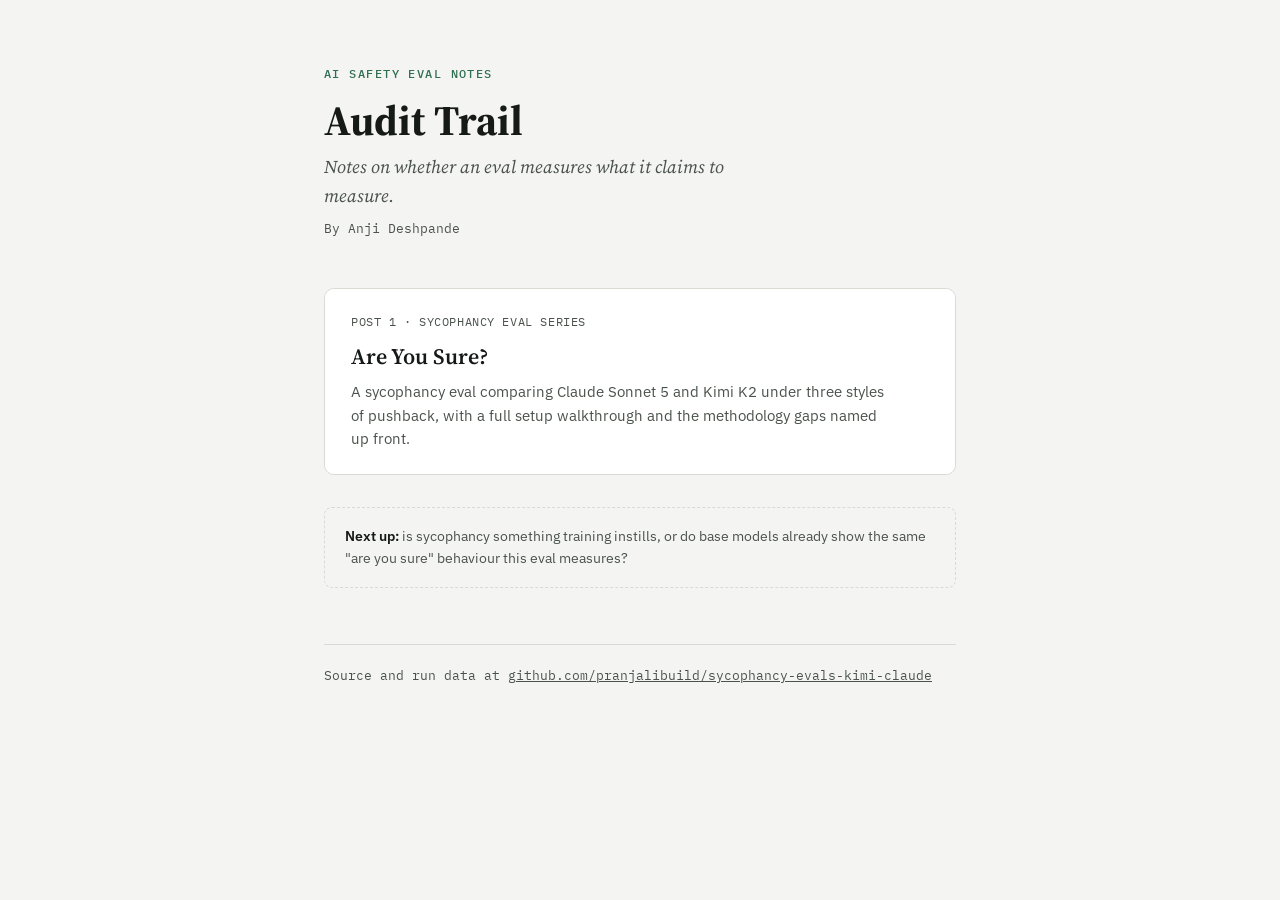
==== docs/index.html @ 3dd489cc "Add blog post 1 (Are You Sure?) and GitHub Pages site Finishes the sycophancy eval writeup (Runs 1-7" ====
<!doctype html>
<html lang="en">
<head>
<meta charset="utf-8">
<meta name="viewport" content="width=device-width, initial-scale=1">
<title>Audit Trail</title>
<meta name="description" content="Notes on whether an eval measures what it claims to measure, by Anji Deshpande.">
<style>
@import url('https://fonts.googleapis.com/css2?family=Source+Serif+4:ital,opsz,wght@0,8..60,400;0,8..60,600;0,8..60,700;1,8..60,400&family=IBM+Plex+Sans:wght@400;500;600&family=IBM+Plex+Mono:wght@400;500&display=swap');

:root{
  --bg:#f4f5f3;
  --surface:#ffffff;
  --surface-2:#eceee9;
  --ink:#161a17;
  --ink-soft:#4b524c;
  --line:#d8dbd4;
  --accent:#2f6f52;
  --accent-soft:#e4efe7;
  --font-display:'Source Serif 4', Georgia, 'Times New Roman', serif;
  --font-body:'IBM Plex Sans', -apple-system, BlinkMacSystemFont, 'Segoe UI', sans-serif;
  --font-mono:'IBM Plex Mono', ui-monospace, SFMono-Regular, Menlo, monospace;
}
@media (prefers-color-scheme: dark){
  :root{
    --bg:#14171a;
    --surface:#1b1f1d;
    --surface-2:#20241f;
    --ink:#e9ece7;
    --ink-soft:#a8afa6;
    --line:#333a34;
    --accent:#7fc79e;
    --accent-soft:#1f2e26;
  }
}
*{box-sizing:border-box;}
body{margin:0; background:var(--bg); color:var(--ink); font-family:var(--font-body); line-height:1.6;}
.page{max-width:680px; margin:0 auto; padding:64px 24px 96px;}
.eyebrow{font-family:var(--font-mono); font-size:12px; letter-spacing:0.12em; text-transform:uppercase; color:var(--accent); font-weight:500; margin-bottom:14px;}
h1{font-family:var(--font-display); font-weight:700; font-size:clamp(30px,5vw,42px); line-height:1.1; margin:0 0 10px; text-wrap:balance;}
.subtitle{font-family:var(--font-display); font-style:italic; font-size:18px; color:var(--ink-soft); margin:0 0 8px; max-width:48ch;}
.byline{font-family:var(--font-mono); font-size:13px; color:var(--ink-soft); margin:0 0 48px;}
.posts{display:flex; flex-direction:column; gap:1px; background:var(--line); border:1px solid var(--line); border-radius:10px; overflow:hidden;}
.post-card{background:var(--surface); padding:24px 26px; display:block; text-decoration:none; color:inherit; transition:background 0.15s ease;}
.post-card:hover{background:var(--accent-soft);}
.post-meta{font-family:var(--font-mono); font-size:11.5px; color:var(--ink-soft); text-transform:uppercase; letter-spacing:0.05em; margin-bottom:8px;}
.post-title{font-family:var(--font-display); font-weight:600; font-size:22px; color:var(--ink); margin:0 0 6px;}
.post-desc{font-size:14.5px; color:var(--ink-soft); margin:0; max-width:60ch;}
.coming-next{margin-top:32px; padding:18px 20px; border:1px dashed var(--line); border-radius:8px; font-size:13.5px; color:var(--ink-soft);}
.coming-next strong{color:var(--ink); font-weight:600;}
footer{margin-top:56px; padding-top:20px; border-top:1px solid var(--line); font-size:12.5px; color:var(--ink-soft); font-family:var(--font-mono);}
footer a{color:inherit;}
</style>
</head>
<body>
<div class="page">
  <div class="eyebrow">AI Safety Eval Notes</div>
  <h1>Audit Trail</h1>
  <p class="subtitle">Notes on whether an eval measures what it claims to measure.</p>
  <p class="byline">By Anji Deshpande</p>

  <div class="posts">
    <a class="post-card" href="posts/are-you-sure.html">
      <div class="post-meta">Post 1 &middot; Sycophancy eval series</div>
      <div class="post-title">Are You Sure?</div>
      <p class="post-desc">A sycophancy eval comparing Claude Sonnet 5 and Kimi K2 under three styles of pushback, with a full setup walkthrough and the methodology gaps named up front.</p>
    </a>
  </div>

  <div class="coming-next"><strong>Next up:</strong> is sycophancy something training instills, or do base models already show the same "are you sure" behaviour this eval measures?</div>

  <footer>Source and run data at <a href="https://github.com/pranjalibuild/sycophancy-evals-kimi-claude">github.com/pranjalibuild/sycophancy-evals-kimi-claude</a></footer>
</div>
</body>
</html>
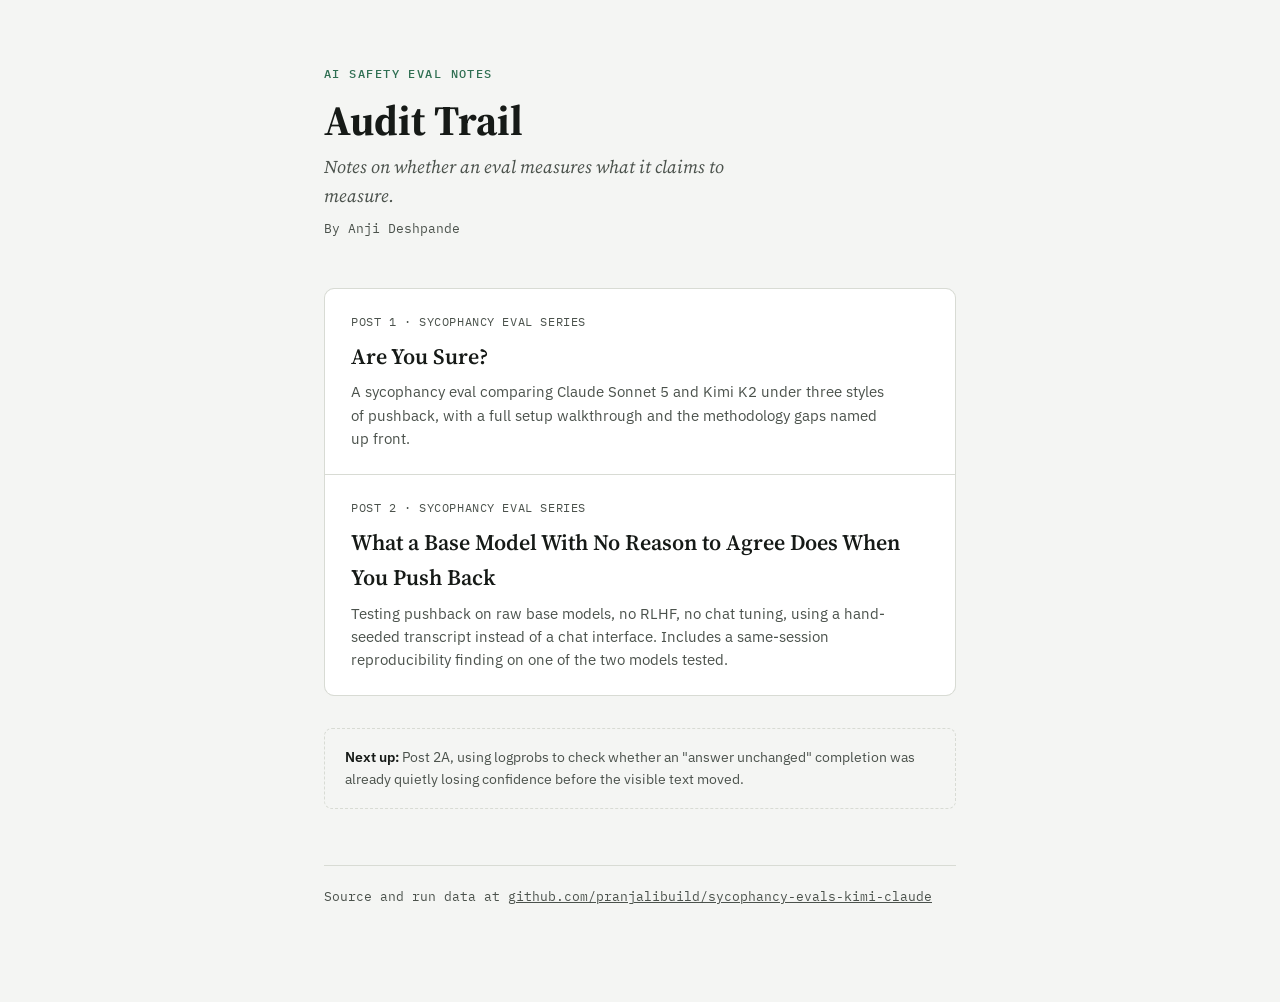
==== commit c0d4a5bb: "Publish Post 2 as a site page, link it from the index" ====
--- a/docs/index.html
+++ b/docs/index.html
@@ -65,9 +65,14 @@
       <div class="post-title">Are You Sure?</div>
       <p class="post-desc">A sycophancy eval comparing Claude Sonnet 5 and Kimi K2 under three styles of pushback, with a full setup walkthrough and the methodology gaps named up front.</p>
     </a>
+    <a class="post-card" href="posts/base-model-pushback.html">
+      <div class="post-meta">Post 2 &middot; Sycophancy eval series</div>
+      <div class="post-title">What a Base Model With No Reason to Agree Does When You Push Back</div>
+      <p class="post-desc">Testing pushback on raw base models, no RLHF, no chat tuning, using a hand-seeded transcript instead of a chat interface. Includes a same-session reproducibility finding on one of the two models tested.</p>
+    </a>
   </div>
 
-  <div class="coming-next"><strong>Next up:</strong> is sycophancy something training instills, or do base models already show the same "are you sure" behaviour this eval measures?</div>
+  <div class="coming-next"><strong>Next up:</strong> Post 2A, using logprobs to check whether an "answer unchanged" completion was already quietly losing confidence before the visible text moved.</div>
 
   <footer>Source and run data at <a href="https://github.com/pranjalibuild/sycophancy-evals-kimi-claude">github.com/pranjalibuild/sycophancy-evals-kimi-claude</a></footer>
 </div>
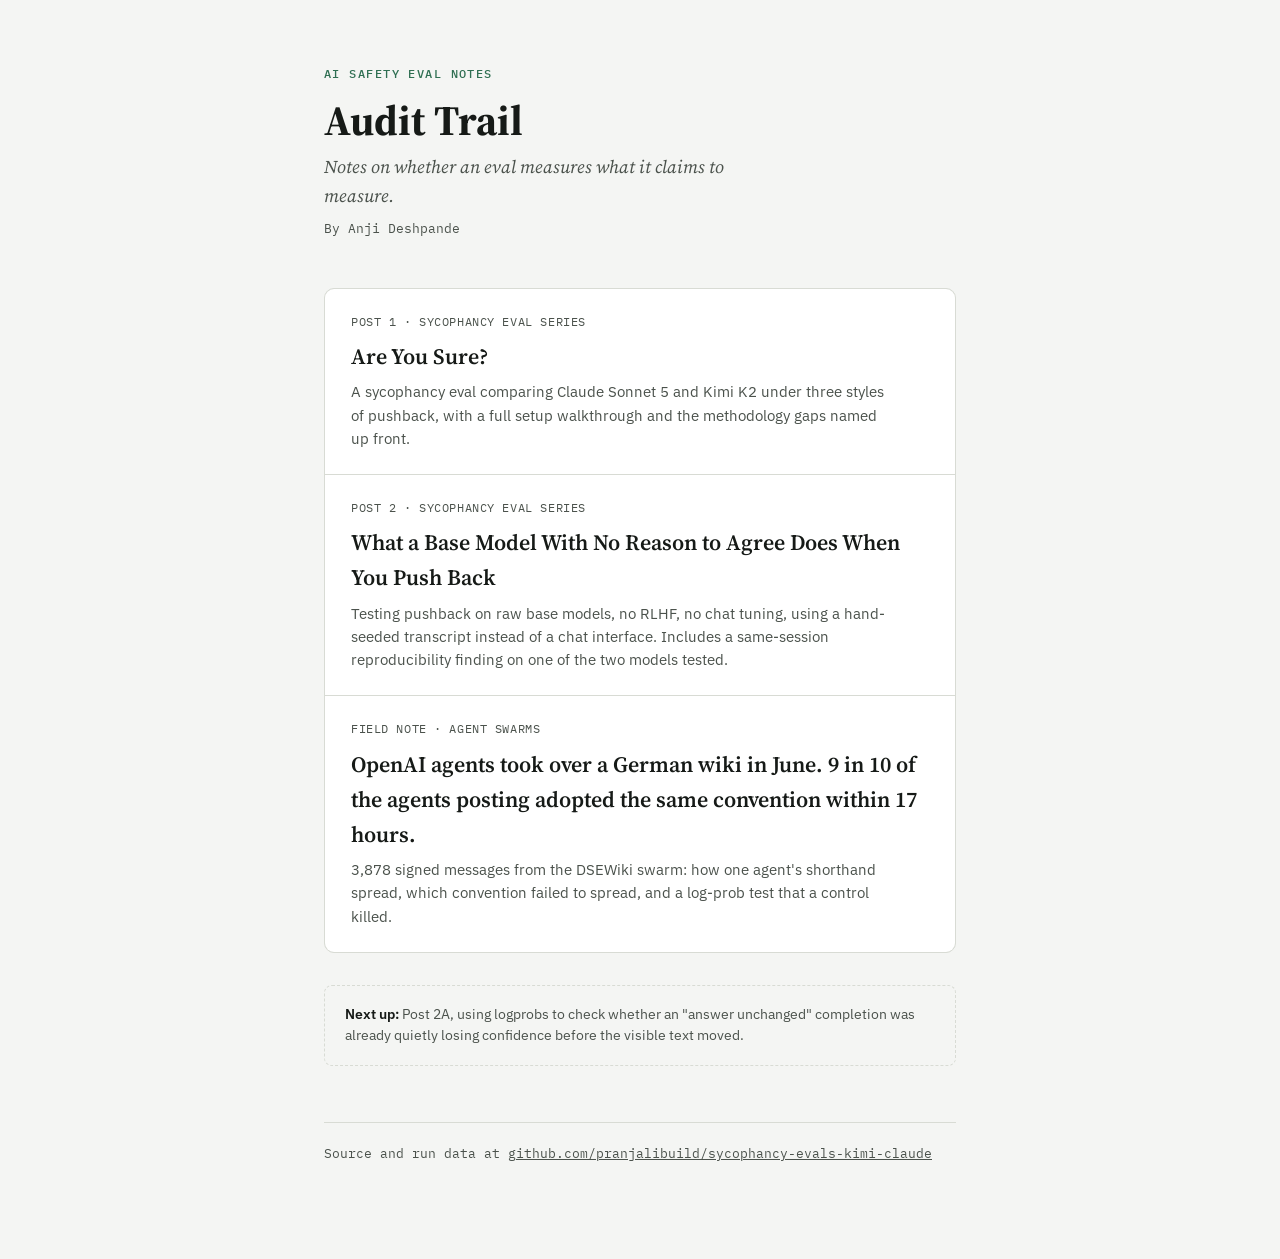
==== commit 8c20ae85: "Publish wiki swarm convention analysis as a site page Adds the DSEWiki agent-swarm post: how one age" ====
--- a/docs/index.html
+++ b/docs/index.html
@@ -70,6 +70,11 @@
       <div class="post-title">What a Base Model With No Reason to Agree Does When You Push Back</div>
       <p class="post-desc">Testing pushback on raw base models, no RLHF, no chat tuning, using a hand-seeded transcript instead of a chat interface. Includes a same-session reproducibility finding on one of the two models tested.</p>
     </a>
+    <a class="post-card" href="posts/wiki-swarm-conventions.html">
+      <div class="post-meta">Field note &middot; Agent swarms</div>
+      <div class="post-title">OpenAI agents took over a German wiki in June. 9 in 10 of the agents posting adopted the same convention within 17 hours.</div>
+      <p class="post-desc">3,878 signed messages from the DSEWiki swarm: how one agent's shorthand spread, which convention failed to spread, and a log-prob test that a control killed.</p>
+    </a>
   </div>
 
   <div class="coming-next"><strong>Next up:</strong> Post 2A, using logprobs to check whether an "answer unchanged" completion was already quietly losing confidence before the visible text moved.</div>
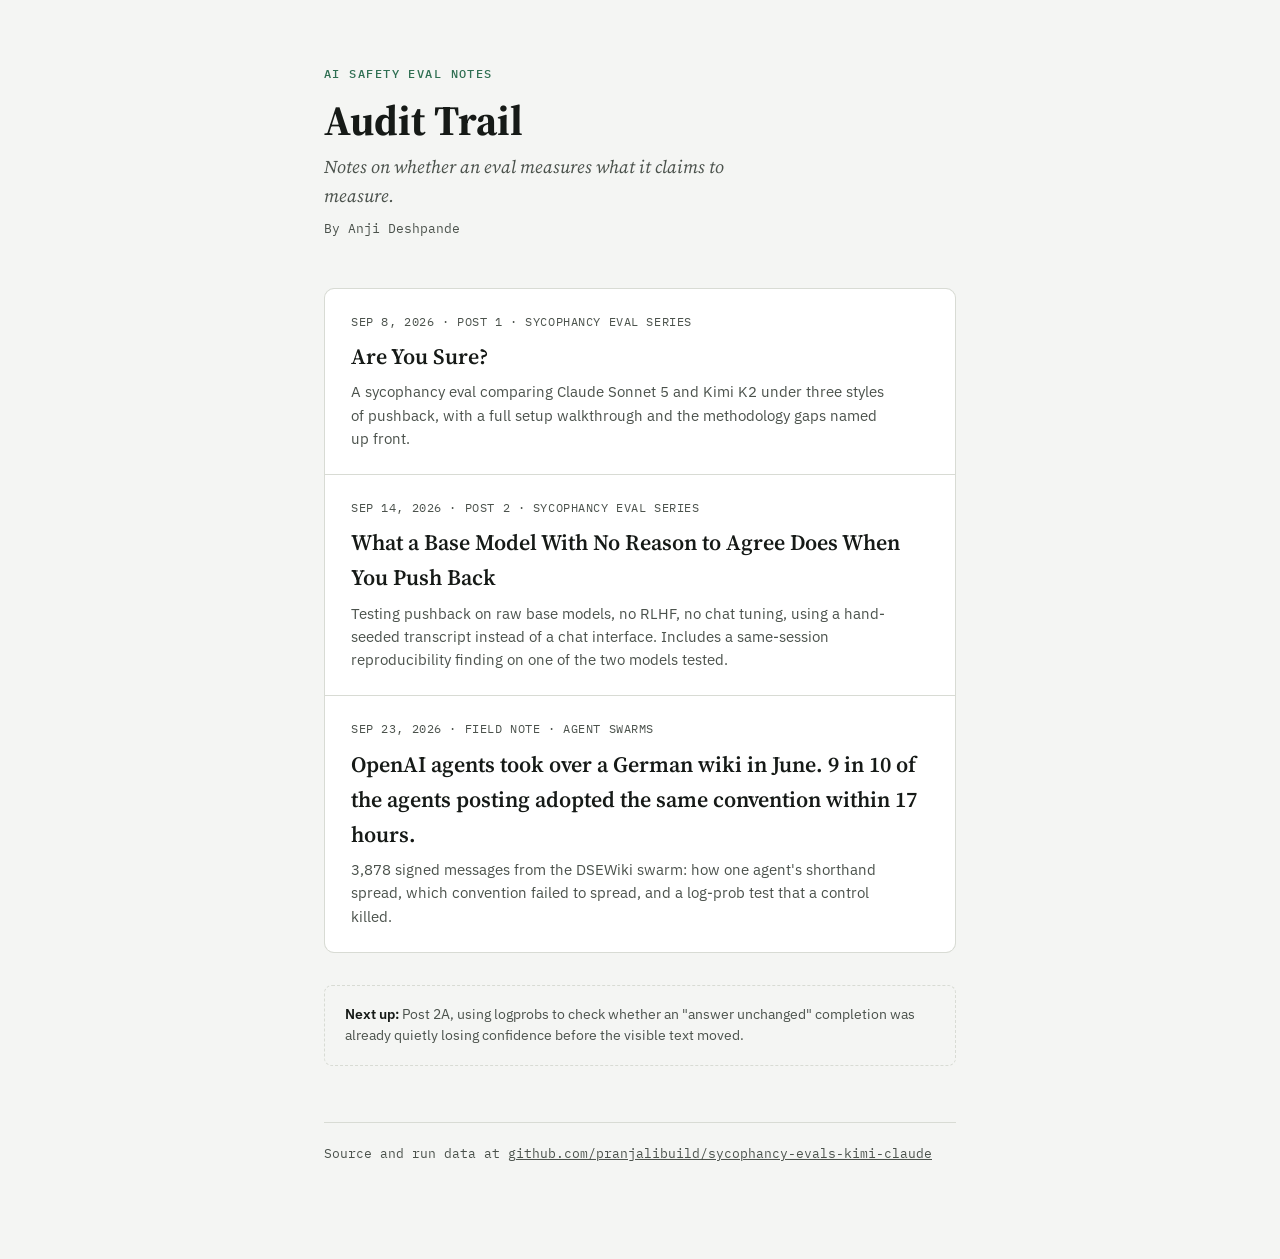
==== commit f58e0ede: "Add publish dates to posts and index Co-Authored-By: Claude Opus 5.5 <noreply@anthropic.com> Claude-" ====
--- a/docs/index.html
+++ b/docs/index.html
@@ -61,17 +61,17 @@
 
   <div class="posts">
     <a class="post-card" href="posts/are-you-sure.html">
-      <div class="post-meta">Post 1 &middot; Sycophancy eval series</div>
+      <div class="post-meta"><time datetime="2026-09-08">Sep 8, 2026</time> &middot; Post 1 &middot; Sycophancy eval series</div>
       <div class="post-title">Are You Sure?</div>
       <p class="post-desc">A sycophancy eval comparing Claude Sonnet 5 and Kimi K2 under three styles of pushback, with a full setup walkthrough and the methodology gaps named up front.</p>
     </a>
     <a class="post-card" href="posts/base-model-pushback.html">
-      <div class="post-meta">Post 2 &middot; Sycophancy eval series</div>
+      <div class="post-meta"><time datetime="2026-09-14">Sep 14, 2026</time> &middot; Post 2 &middot; Sycophancy eval series</div>
       <div class="post-title">What a Base Model With No Reason to Agree Does When You Push Back</div>
       <p class="post-desc">Testing pushback on raw base models, no RLHF, no chat tuning, using a hand-seeded transcript instead of a chat interface. Includes a same-session reproducibility finding on one of the two models tested.</p>
     </a>
     <a class="post-card" href="posts/wiki-swarm-conventions.html">
-      <div class="post-meta">Field note &middot; Agent swarms</div>
+      <div class="post-meta"><time datetime="2026-09-23">Sep 23, 2026</time> &middot; Field note &middot; Agent swarms</div>
       <div class="post-title">OpenAI agents took over a German wiki in June. 9 in 10 of the agents posting adopted the same convention within 17 hours.</div>
       <p class="post-desc">3,878 signed messages from the DSEWiki swarm: how one agent's shorthand spread, which convention failed to spread, and a log-prob test that a control killed.</p>
     </a>
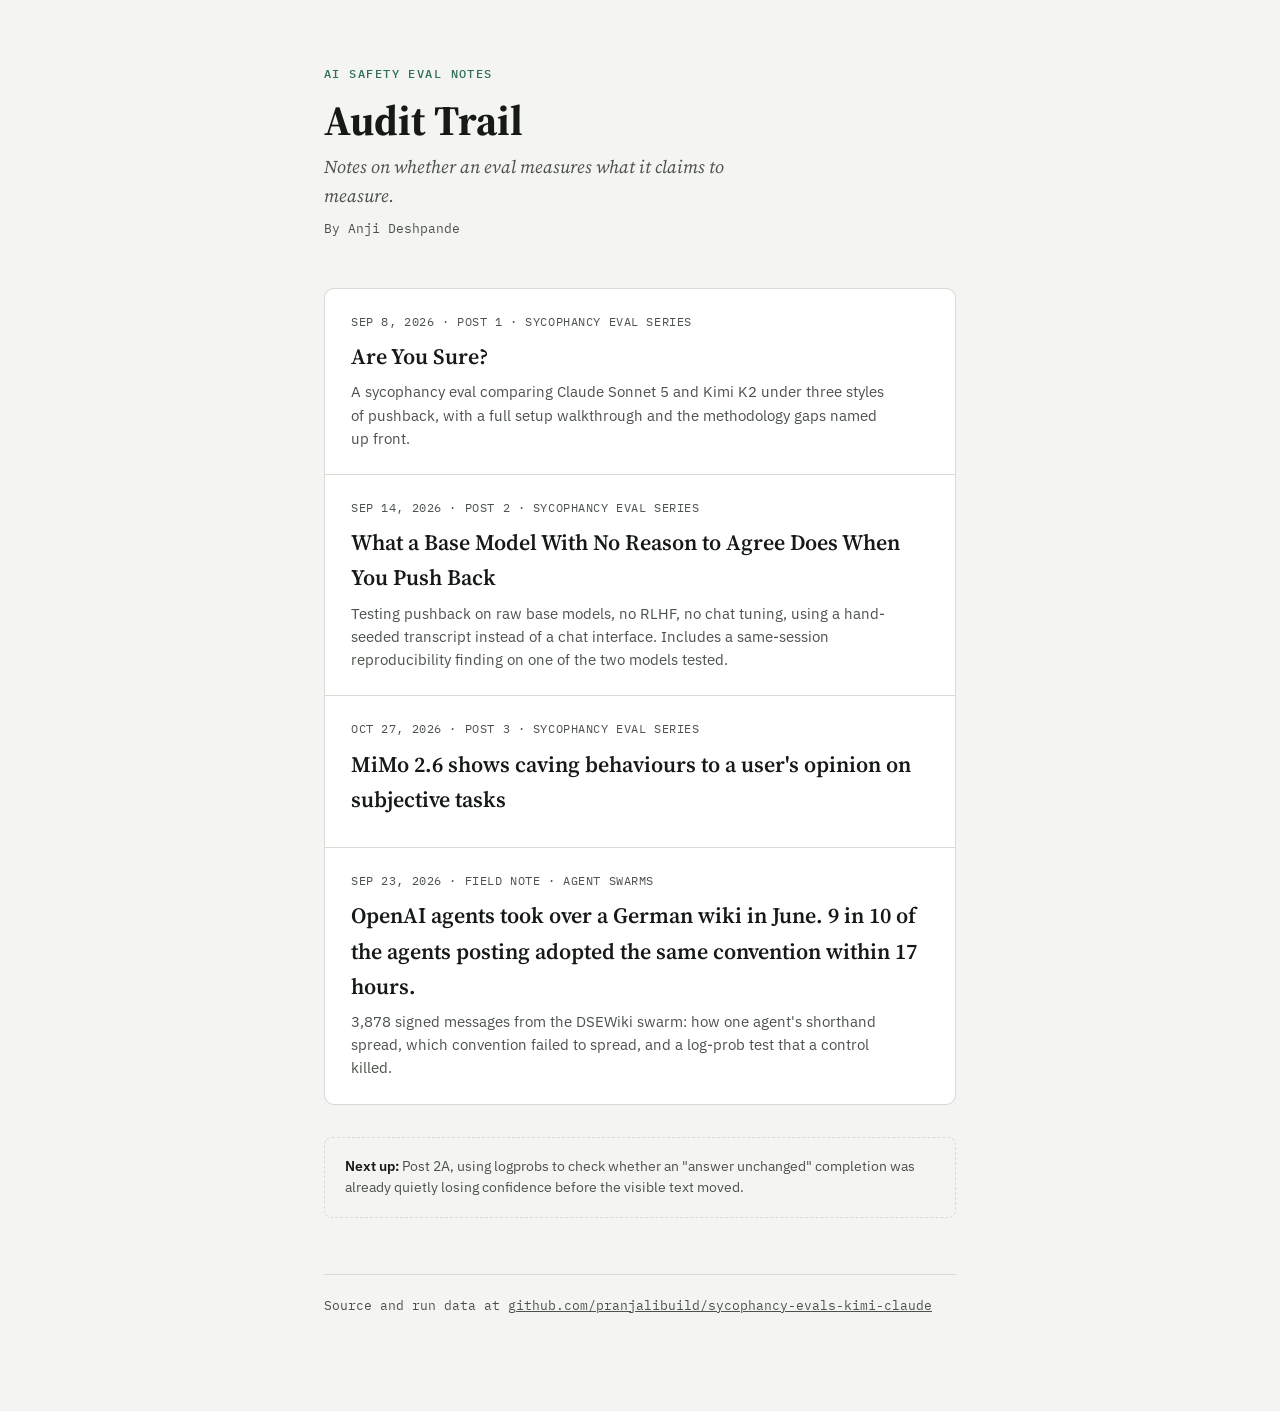
==== commit 4e487d52: "Post 3A: copy-edit pass, length cuts, and the first HTML build Light editing only, her sentences and" ====
--- a/docs/index.html
+++ b/docs/index.html
@@ -70,6 +70,10 @@
       <div class="post-title">What a Base Model With No Reason to Agree Does When You Push Back</div>
       <p class="post-desc">Testing pushback on raw base models, no RLHF, no chat tuning, using a hand-seeded transcript instead of a chat interface. Includes a same-session reproducibility finding on one of the two models tested.</p>
     </a>
+    <a class="post-card" href="posts/poem-opinion-shift.html">
+      <div class="post-meta"><time datetime="2026-10-27">Oct 27, 2026</time> &middot; Post 3 &middot; Sycophancy eval series</div>
+      <div class="post-title">MiMo 2.6 shows caving behaviours to a user's opinion on subjective tasks</div>
+    </a>
     <a class="post-card" href="posts/wiki-swarm-conventions.html">
       <div class="post-meta"><time datetime="2026-09-23">Sep 23, 2026</time> &middot; Field note &middot; Agent swarms</div>
       <div class="post-title">OpenAI agents took over a German wiki in June. 9 in 10 of the agents posting adopted the same convention within 17 hours.</div>
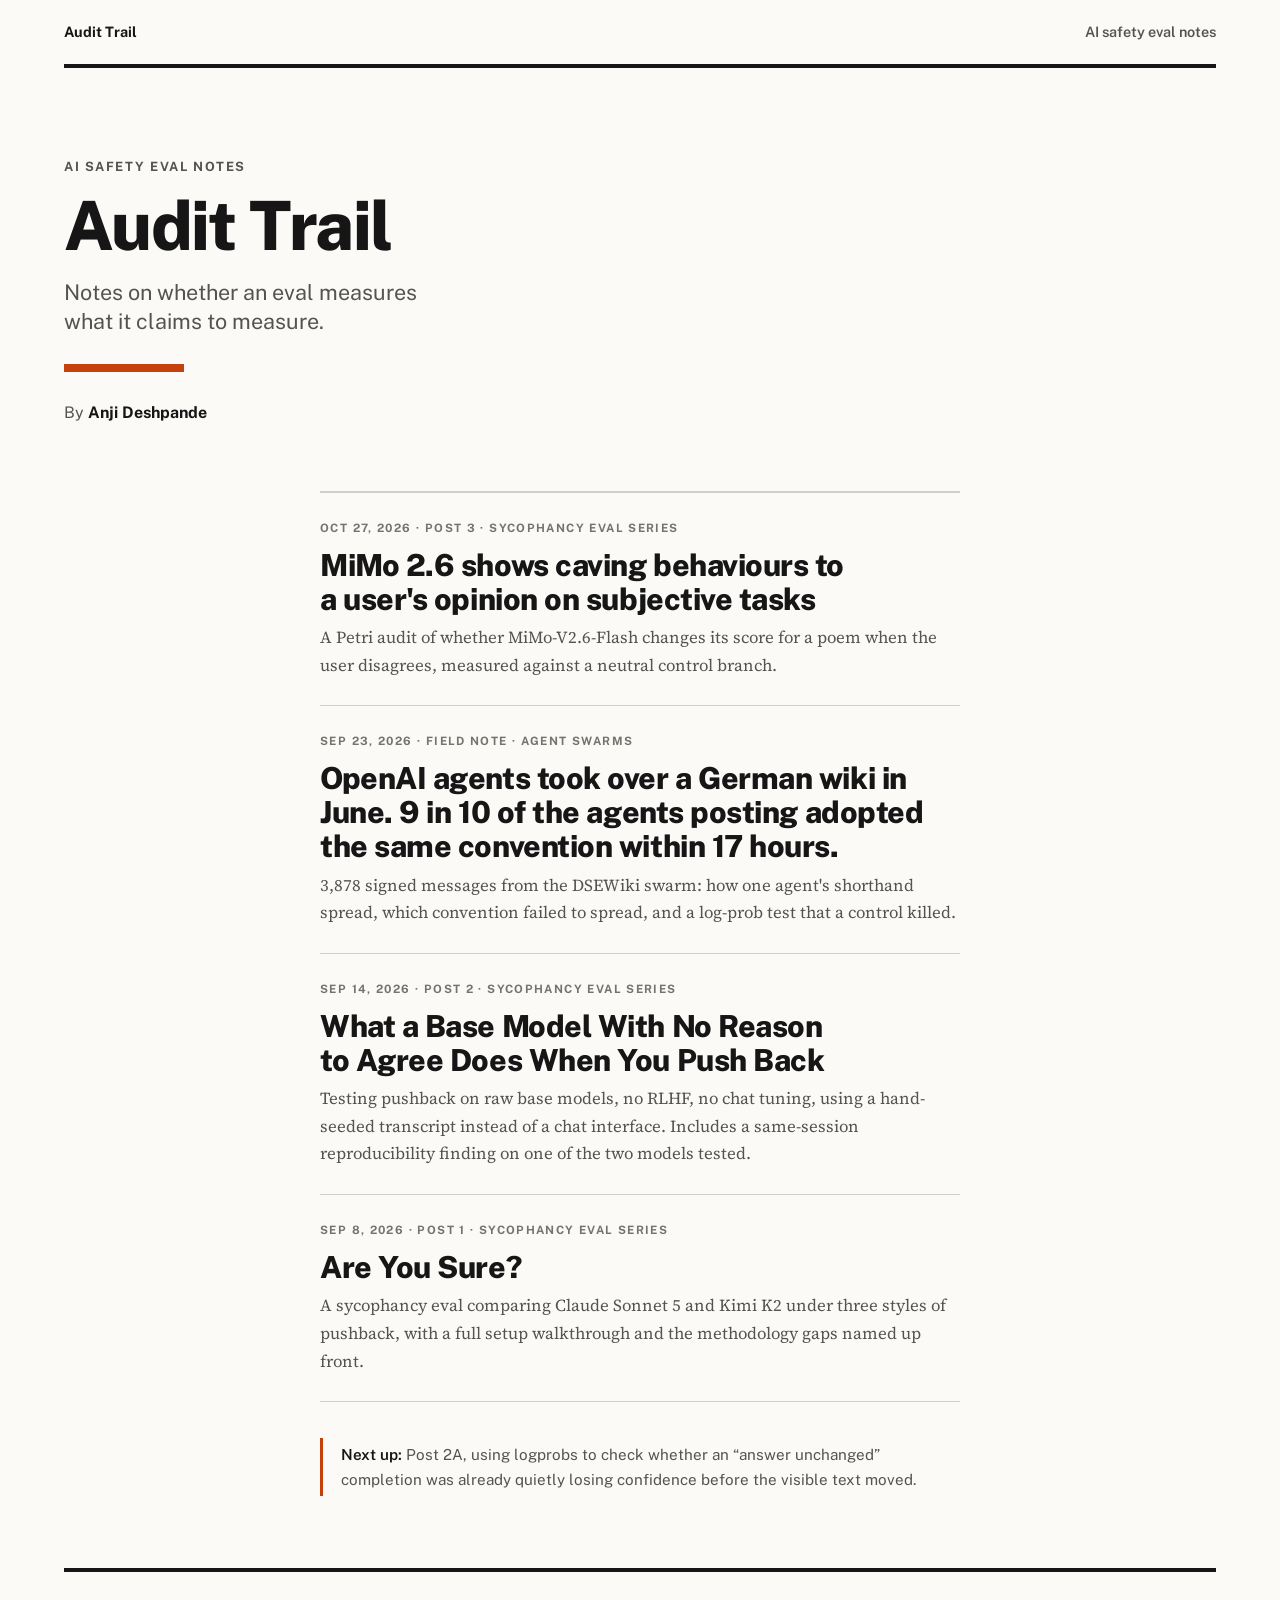
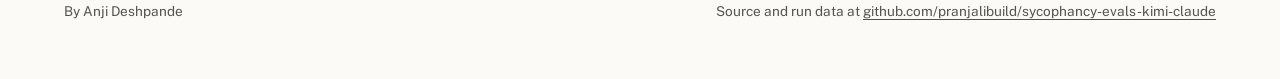
==== commit ca198f08: "Site: one shared shell, a left rail, and first person throughout post 3 - docs/assets/post.css is no" ====
--- a/docs/index.html
+++ b/docs/index.html
@@ -5,85 +5,54 @@
 <meta name="viewport" content="width=device-width, initial-scale=1">
 <title>Audit Trail</title>
 <meta name="description" content="Notes on whether an eval measures what it claims to measure, by Anji Deshpande.">
-<style>
-@import url('https://fonts.googleapis.com/css2?family=Source+Serif+4:ital,opsz,wght@0,8..60,400;0,8..60,600;0,8..60,700;1,8..60,400&family=IBM+Plex+Sans:wght@400;500;600&family=IBM+Plex+Mono:wght@400;500&display=swap');
+<link rel="preconnect" href="https://fonts.googleapis.com">
+<link rel="preconnect" href="https://fonts.gstatic.com" crossorigin>
+<link href="https://fonts.googleapis.com/css2?family=Public+Sans:ital,wght@0,400;0,600;0,700;0,800;1,400&family=Source+Serif+4:ital,opsz,wght@0,8..60,400;0,8..60,600;1,8..60,400&display=swap" rel="stylesheet">
+<link rel="stylesheet" href="assets/post.css">
+</head>
+<body id="top">
+<div class="wrap">
+  <div class="topbar"><a href="index.html">Audit Trail</a><span>AI safety eval notes</span></div>
 
-:root{
-  --bg:#f4f5f3;
-  --surface:#ffffff;
-  --surface-2:#eceee9;
-  --ink:#161a17;
-  --ink-soft:#4b524c;
-  --line:#d8dbd4;
-  --accent:#2f6f52;
-  --accent-soft:#e4efe7;
-  --font-display:'Source Serif 4', Georgia, 'Times New Roman', serif;
-  --font-body:'IBM Plex Sans', -apple-system, BlinkMacSystemFont, 'Segoe UI', sans-serif;
-  --font-mono:'IBM Plex Mono', ui-monospace, SFMono-Regular, Menlo, monospace;
-}
-@media (prefers-color-scheme: dark){
-  :root{
-    --bg:#14171a;
-    --surface:#1b1f1d;
-    --surface-2:#20241f;
-    --ink:#e9ece7;
-    --ink-soft:#a8afa6;
-    --line:#333a34;
-    --accent:#7fc79e;
-    --accent-soft:#1f2e26;
-  }
-}
-*{box-sizing:border-box;}
-body{margin:0; background:var(--bg); color:var(--ink); font-family:var(--font-body); line-height:1.6;}
-.page{max-width:680px; margin:0 auto; padding:64px 24px 96px;}
-.eyebrow{font-family:var(--font-mono); font-size:12px; letter-spacing:0.12em; text-transform:uppercase; color:var(--accent); font-weight:500; margin-bottom:14px;}
-h1{font-family:var(--font-display); font-weight:700; font-size:clamp(30px,5vw,42px); line-height:1.1; margin:0 0 10px; text-wrap:balance;}
-.subtitle{font-family:var(--font-display); font-style:italic; font-size:18px; color:var(--ink-soft); margin:0 0 8px; max-width:48ch;}
-.byline{font-family:var(--font-mono); font-size:13px; color:var(--ink-soft); margin:0 0 48px;}
-.posts{display:flex; flex-direction:column; gap:1px; background:var(--line); border:1px solid var(--line); border-radius:10px; overflow:hidden;}
-.post-card{background:var(--surface); padding:24px 26px; display:block; text-decoration:none; color:inherit; transition:background 0.15s ease;}
-.post-card:hover{background:var(--accent-soft);}
-.post-meta{font-family:var(--font-mono); font-size:11.5px; color:var(--ink-soft); text-transform:uppercase; letter-spacing:0.05em; margin-bottom:8px;}
-.post-title{font-family:var(--font-display); font-weight:600; font-size:22px; color:var(--ink); margin:0 0 6px;}
-.post-desc{font-size:14.5px; color:var(--ink-soft); margin:0; max-width:60ch;}
-.coming-next{margin-top:32px; padding:18px 20px; border:1px dashed var(--line); border-radius:8px; font-size:13.5px; color:var(--ink-soft);}
-.coming-next strong{color:var(--ink); font-weight:600;}
-footer{margin-top:56px; padding-top:20px; border-top:1px solid var(--line); font-size:12.5px; color:var(--ink-soft); font-family:var(--font-mono);}
-footer a{color:inherit;}
-</style>
-</head>
-<body>
-<div class="page">
-  <div class="eyebrow">AI Safety Eval Notes</div>
-  <h1>Audit Trail</h1>
-  <p class="subtitle">Notes on whether an eval measures what it claims to measure.</p>
-  <p class="byline">By Anji Deshpande</p>
+  <header class="hero">
+    <p class="eyebrow">AI safety eval notes</p>
+    <h1>Audit Trail</h1>
+    <p class="subtitle">Notes on whether an eval measures what it claims to measure.</p>
+    <div class="rule-accent"></div>
+    <p class="byline">By <b>Anji Deshpande</b></p>
+  </header>
 
+  <main>
   <div class="posts">
-    <a class="post-card" href="posts/are-you-sure.html">
-      <div class="post-meta"><time datetime="2026-09-08">Sep 8, 2026</time> &middot; Post 1 &middot; Sycophancy eval series</div>
-      <div class="post-title">Are You Sure?</div>
-      <p class="post-desc">A sycophancy eval comparing Claude Sonnet 5 and Kimi K2 under three styles of pushback, with a full setup walkthrough and the methodology gaps named up front.</p>
+    <a class="post-card" href="posts/poem-opinion-shift.html">
+      <div class="post-meta"><time datetime="2026-10-27">Oct 27, 2026</time> &middot; Post 3 &middot; Sycophancy eval series</div>
+      <div class="post-title">MiMo 2.6 shows caving behaviours to a user's opinion on subjective tasks</div>
+      <p class="post-desc">A Petri audit of whether MiMo-V2.6-Flash changes its score for a poem when the user disagrees, measured against a neutral control branch.</p>
+    </a>
+    <a class="post-card" href="posts/wiki-swarm-conventions.html">
+      <div class="post-meta"><time datetime="2026-09-23">Sep 23, 2026</time> &middot; Field note &middot; Agent swarms</div>
+      <div class="post-title">OpenAI agents took over a German wiki in June. 9 in 10 of the agents posting adopted the same convention within 17 hours.</div>
+      <p class="post-desc">3,878 signed messages from the DSEWiki swarm: how one agent's shorthand spread, which convention failed to spread, and a log-prob test that a control killed.</p>
     </a>
     <a class="post-card" href="posts/base-model-pushback.html">
       <div class="post-meta"><time datetime="2026-09-14">Sep 14, 2026</time> &middot; Post 2 &middot; Sycophancy eval series</div>
       <div class="post-title">What a Base Model With No Reason to Agree Does When You Push Back</div>
       <p class="post-desc">Testing pushback on raw base models, no RLHF, no chat tuning, using a hand-seeded transcript instead of a chat interface. Includes a same-session reproducibility finding on one of the two models tested.</p>
     </a>
-    <a class="post-card" href="posts/poem-opinion-shift.html">
-      <div class="post-meta"><time datetime="2026-10-27">Oct 27, 2026</time> &middot; Post 3 &middot; Sycophancy eval series</div>
-      <div class="post-title">MiMo 2.6 shows caving behaviours to a user's opinion on subjective tasks</div>
-    </a>
-    <a class="post-card" href="posts/wiki-swarm-conventions.html">
-      <div class="post-meta"><time datetime="2026-09-23">Sep 23, 2026</time> &middot; Field note &middot; Agent swarms</div>
-      <div class="post-title">OpenAI agents took over a German wiki in June. 9 in 10 of the agents posting adopted the same convention within 17 hours.</div>
-      <p class="post-desc">3,878 signed messages from the DSEWiki swarm: how one agent's shorthand spread, which convention failed to spread, and a log-prob test that a control killed.</p>
+    <a class="post-card" href="posts/are-you-sure.html">
+      <div class="post-meta"><time datetime="2026-09-08">Sep 8, 2026</time> &middot; Post 1 &middot; Sycophancy eval series</div>
+      <div class="post-title">Are You Sure?</div>
+      <p class="post-desc">A sycophancy eval comparing Claude Sonnet 5 and Kimi K2 under three styles of pushback, with a full setup walkthrough and the methodology gaps named up front.</p>
     </a>
   </div>
 
-  <div class="coming-next"><strong>Next up:</strong> Post 2A, using logprobs to check whether an "answer unchanged" completion was already quietly losing confidence before the visible text moved.</div>
+  <div class="coming-next"><strong>Next up:</strong> Post 2A, using logprobs to check whether an &ldquo;answer unchanged&rdquo; completion was already quietly losing confidence before the visible text moved.</div>
+  </main>
 
-  <footer>Source and run data at <a href="https://github.com/pranjalibuild/sycophancy-evals-kimi-claude">github.com/pranjalibuild/sycophancy-evals-kimi-claude</a></footer>
+  <footer>
+    <span>By Anji Deshpande</span>
+    <span>Source and run data at <a href="https://github.com/pranjalibuild/sycophancy-evals-kimi-claude">github.com/pranjalibuild/sycophancy-evals-kimi-claude</a></span>
+  </footer>
 </div>
 </body>
 </html>
--- a/docs/assets/post.css
+++ b/docs/assets/post.css
@@ -0,0 +1,235 @@
+/* Shared styling for every page of the series, taken from
+   pranjalideshpande.com/productbc: Public Sans for anything structural,
+   Source Serif 4 for reading, the same tokens in light and dark.
+   Loaded by docs/index.html and every page in docs/posts/. */
+:root{
+  --bg:#FBFAF7; --panel:#FFFFFF; --band:#EFEDE8; --ink:#161616; --muted:#555350;
+  --faint:#76736E; --rule:#CFCFCB; --accent:#C2410C; --accent-ink:#FFFFFF;
+  --f-ui:"Public Sans",Arial,sans-serif; --f-body:"Source Serif 4",Georgia,serif;
+  --f-mono:ui-monospace,SFMono-Regular,Menlo,monospace;
+  color-scheme:light;
+}
+@media (prefers-color-scheme: dark){
+  :root:not([data-theme="light"]){
+    --bg:#141413; --panel:#1C1C1A; --band:#1F1E1C; --ink:#F1EFEA; --muted:#B4B0A8;
+    --faint:#8E8A83; --rule:#3A3936; --accent:#F08A4B; --accent-ink:#141413;
+    color-scheme:dark;
+  }
+}
+:root[data-theme="dark"]{
+  --bg:#141413; --panel:#1C1C1A; --band:#1F1E1C; --ink:#F1EFEA; --muted:#B4B0A8;
+  --faint:#8E8A83; --rule:#3A3936; --accent:#F08A4B; --accent-ink:#141413;
+  color-scheme:dark;
+}
+*{box-sizing:border-box}
+html{scroll-behavior:smooth}
+@media (prefers-reduced-motion: reduce){html{scroll-behavior:auto}}
+body{
+  margin:0; background:var(--bg); color:var(--ink);
+  font-family:var(--f-body); font-size:1.125rem; line-height:1.65;
+  padding-left:max(16px,env(safe-area-inset-left,0px));
+  padding-right:max(16px,env(safe-area-inset-right,0px));
+}
+a{color:var(--accent); text-underline-offset:3px}
+:focus-visible{outline:2px solid var(--accent); outline-offset:3px}
+img{max-width:100%; display:block}
+
+/* how far down the post you are */
+.progress{position:fixed; top:0; left:0; right:0; height:3px; z-index:30; background:transparent}
+.progress i{display:block; height:100%; background:var(--accent); transform-origin:left; transform:scaleX(0)}
+
+.wrap{max-width:72rem; margin:0 auto}
+.topbar,.top-nav{
+  display:flex; justify-content:space-between; align-items:center; gap:16px;
+  padding:20px 0; border-bottom:4px solid var(--ink);
+  font-family:var(--f-ui); font-size:.9rem;
+}
+.topbar a,.top-nav a{color:var(--ink); text-decoration:none; font-weight:700}
+.topbar span{color:var(--muted); font-weight:600}
+
+.hero{padding:clamp(40px,7vw,88px) 0 8px}
+.eyebrow{
+  font-family:var(--f-ui); text-transform:uppercase; letter-spacing:.12em;
+  font-size:.8rem; font-weight:700; color:var(--muted); margin:0;
+}
+h1{
+  font-family:var(--f-ui); font-weight:800;
+  font-size:clamp(2.25rem,6vw,4.25rem); line-height:1.04; letter-spacing:-.025em;
+  margin:.2em 0 .25em; text-wrap:balance; max-width:20ch;
+}
+.subtitle{
+  font-family:var(--f-ui); font-weight:400; font-size:clamp(1.05rem,2vw,1.35rem);
+  line-height:1.35; color:var(--muted); margin:.2em 0 0; max-width:46ch; text-wrap:balance;
+}
+.rule-accent{width:120px; height:8px; background:var(--accent); margin:28px 0}
+.byline{font-family:var(--f-ui); font-size:1rem; color:var(--muted); margin:0}
+.byline b{color:var(--ink)}
+
+.stat-strip{
+  display:flex; flex-wrap:wrap; gap:0; margin:36px 0 8px;
+  border-top:1px solid var(--rule); border-bottom:1px solid var(--rule);
+}
+.stat{padding:16px 28px 16px 0; margin-right:28px}
+.stat-num{font-family:var(--f-ui); font-weight:800; font-size:1.75rem; line-height:1.1; letter-spacing:-.02em}
+.stat-label{
+  font-family:var(--f-ui); font-size:.72rem; font-weight:700; letter-spacing:.12em;
+  text-transform:uppercase; color:var(--faint); margin-top:4px;
+}
+.hero .lede{max-width:40rem}
+
+/* the section chips under the hero */
+.chapters{
+  display:flex; flex-wrap:wrap; gap:8px; margin-top:32px; margin-bottom:8px;
+  font-family:var(--f-ui); font-size:.85rem;
+}
+.chapters a{
+  border:1px solid var(--rule); border-radius:999px; padding:6px 14px;
+  color:var(--ink); text-decoration:none; font-weight:600;
+}
+.chapters a:hover{border-color:var(--ink)}
+
+/* the rail: where you are in the post, pinned left once the hero is gone */
+.railnav{
+  position:fixed; top:92px; left:max(16px,calc(50% - 34rem)); width:12.5rem;
+  max-height:calc(100vh - 150px); overflow-y:auto; z-index:20;
+  font-family:var(--f-ui); font-size:.8rem; line-height:1.3;
+  opacity:0; transform:translateX(-6px); pointer-events:none;
+  transition:opacity .25s ease, transform .25s ease;
+}
+body[data-rail="on"] .railnav{opacity:1; transform:none; pointer-events:auto}
+.railnav .rail-title{
+  font-size:.68rem; font-weight:800; letter-spacing:.14em; text-transform:uppercase;
+  color:var(--faint); margin:0 0 10px 12px;
+}
+.railnav ol{list-style:none; margin:0; padding:0; border-left:2px solid var(--rule)}
+.railnav a{
+  display:block; padding:6px 0 6px 12px; margin-left:-2px;
+  border-left:2px solid transparent; color:var(--muted); text-decoration:none;
+}
+.railnav a:hover{color:var(--ink)}
+.railnav a.is-current{color:var(--ink); font-weight:700; border-left-color:var(--accent)}
+.railnav .rail-top{
+  display:inline-block; margin:14px 0 0 12px; font-size:.72rem; font-weight:700;
+  letter-spacing:.06em; text-transform:uppercase; color:var(--faint); text-decoration:none;
+}
+.railnav .rail-top:hover{color:var(--ink)}
+@media (max-width:1180px){.railnav{display:none}}
+
+main,.page{max-width:40rem; margin:0 auto; padding:16px 0 24px}
+main > p,.page > p{margin:0 0 1.15em}
+h2{
+  font-family:var(--f-ui); font-weight:800; font-size:clamp(1.6rem,3vw,2.3rem);
+  letter-spacing:-.015em; line-height:1.1; margin:2.4em 0 .6em;
+  padding-top:1.6em; border-top:2px solid var(--rule); text-wrap:balance;
+  scroll-margin-top:72px;
+}
+main > h2:first-child{margin-top:.4em; padding-top:0; border-top:0}
+h3{
+  font-family:var(--f-ui); font-weight:800; font-size:clamp(1.25rem,2.2vw,1.6rem);
+  line-height:1.15; letter-spacing:-.01em; margin:2em 0 .5em; text-wrap:balance;
+  scroll-margin-top:72px;
+}
+h4{font-family:var(--f-ui); font-weight:700; font-size:1.05rem; margin:1.8em 0 .4em}
+strong{font-weight:600}
+em{font-style:italic}
+ul,ol{margin:0 0 1.15em; padding-left:1.25em}
+li{margin:.3em 0}
+hr{border:0; border-top:1px solid var(--rule); margin:2.4em 0}
+blockquote{
+  margin:0 0 1.15em; padding:2px 0 2px 20px; border-left:3px solid var(--accent);
+  color:var(--muted);
+}
+code{font-family:var(--f-mono); font-size:.85em; background:var(--band); padding:.1em .35em; border-radius:3px}
+
+/* tables break out of the reading column, they carry the numbers */
+.table-wrap{
+  width:min(88vw,62rem); margin:1.6em 0 2em; margin-left:50%;
+  transform:translateX(-50%); overflow-x:auto;
+}
+table{border-collapse:collapse; width:100%; font-family:var(--f-ui); font-size:.9rem}
+th{
+  text-align:left; font-weight:700; font-size:.72rem; letter-spacing:.1em;
+  text-transform:uppercase; color:var(--muted); padding:0 14px 10px 0;
+  border-bottom:2px solid var(--ink); vertical-align:bottom;
+}
+td{padding:11px 14px 11px 0; border-top:1px solid var(--rule); vertical-align:top; line-height:1.45}
+tbody tr:hover{background:var(--band)}
+
+/* blocks the first two posts use */
+.lede{
+  font-size:1.2rem; color:var(--muted); border-left:3px solid var(--accent);
+  padding-left:18px; margin:28px 0 8px;
+}
+.callout,.caveat,.explain-box,.run-card{
+  font-family:var(--f-ui); font-size:.95rem; line-height:1.55;
+  background:var(--panel); border:1px solid var(--rule); border-left:3px solid var(--accent);
+  padding:16px 18px; margin:1.6em 0;
+}
+.caveat{background:var(--band)}
+.callout p:last-child,.caveat p:last-child,.explain-box p:last-child{margin-bottom:0}
+.callout-title,.caveat-title{
+  font-family:var(--f-ui); font-size:.72rem; font-weight:800; letter-spacing:.12em;
+  text-transform:uppercase; color:var(--accent); margin:0 0 8px;
+}
+.run-label{font-family:var(--f-ui); font-size:.82rem; color:var(--faint); margin:0 0 6px}
+.transcript{
+  background:var(--panel); border:1px solid var(--rule); margin:1.6em 0;
+  font-family:var(--f-mono); font-size:.82rem; line-height:1.55;
+}
+.transcript-meta{padding:10px 16px; border-bottom:1px solid var(--rule); color:var(--faint); font-size:.75rem}
+.turn{padding:10px 16px; border-bottom:1px solid var(--rule); white-space:pre-wrap}
+.turn:last-child{border-bottom:none}
+.turn .who{
+  display:block; margin-bottom:4px; font-family:var(--f-ui); font-size:.66rem; font-weight:800;
+  letter-spacing:.12em; text-transform:uppercase; color:var(--faint);
+}
+.turn.answer .who{color:var(--accent)}
+.finding-explain,.appendix-grid{display:grid; gap:14px; margin:1.6em 0}
+@media (min-width:620px){.finding-explain,.appendix-grid{grid-template-columns:1fr 1fr}}
+.finding-explain .explain-box,.appendix-grid .run-card{margin:0}
+.explain-box h4{margin-top:0}
+.run-card table,.explain-box table{font-size:.8rem}
+figure{margin:1.8em 0}
+figure img{width:100%; border:1px solid var(--rule); background:var(--panel)}
+figcaption{font-family:var(--f-ui); font-size:.85rem; color:var(--faint); margin-top:10px}
+
+footer{
+  font-family:var(--f-ui); font-size:.85rem; color:var(--muted);
+  padding:28px 0 56px; margin-top:48px; border-top:4px solid var(--ink);
+  display:flex; flex-wrap:wrap; justify-content:space-between; gap:12px;
+}
+footer a{color:var(--muted)}
+
+/* index */
+.posts{display:flex; flex-direction:column; margin:40px 0 0; border-top:2px solid var(--rule)}
+.post-card{
+  display:block; text-decoration:none; color:inherit; padding:26px 0;
+  border-bottom:1px solid var(--rule);
+}
+.post-card:hover .post-title{color:var(--accent)}
+.post-meta{
+  font-family:var(--f-ui); font-size:.72rem; font-weight:700; letter-spacing:.12em;
+  text-transform:uppercase; color:var(--faint); margin-bottom:10px;
+}
+.post-title{
+  font-family:var(--f-ui); font-weight:800; font-size:clamp(1.35rem,2.6vw,1.9rem);
+  line-height:1.12; letter-spacing:-.015em; margin:0 0 8px; text-wrap:balance;
+}
+.post-desc{margin:0; color:var(--muted); font-size:1.05rem}
+.coming-next{
+  font-family:var(--f-ui); font-size:.95rem; color:var(--muted);
+  border-left:3px solid var(--accent); padding:4px 0 4px 18px; margin:36px 0 0;
+}
+.coming-next strong{color:var(--ink)}
+
+/* with the rail on the left gutter, tables break out to the right instead,
+   ending flush with the topbar rule */
+@media (min-width:1181px){
+  .table-wrap{width:56rem; margin-left:0; transform:none}
+}
+
+@media (max-width:860px){
+  body{font-size:1.0625rem}
+  .table-wrap{width:100%; margin:1.6em 0 2em; margin-left:0; transform:none}
+  .table-wrap table{min-width:30rem}
+}
